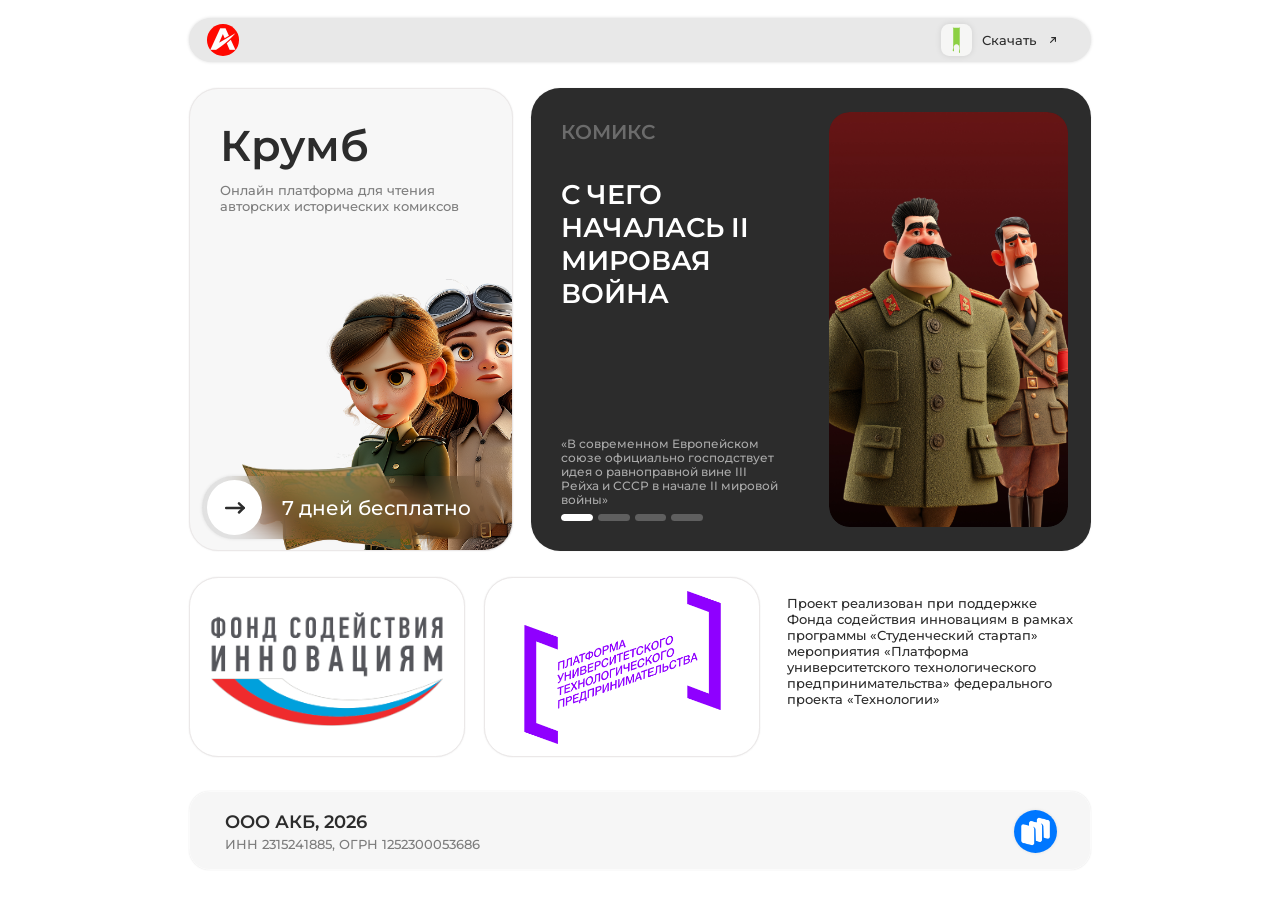
==== index.html @ 98cd1f1f "Make startup the default page and prepare GitHub Pages. Co-authored-by: Cursor <cursoragent@cursor.c" ====
<!DOCTYPE html>
<html lang="ru">
  <head>
    <meta charset="UTF-8" />
    <meta http-equiv="refresh" content="0; url=pages/index.html" />
    <meta name="viewport" content="width=device-width, initial-scale=1.0" />
    <title>Крумб</title>
    <link rel="canonical" href="pages/index.html" />
    <script>
      location.replace("pages/index.html");
    </script>
  </head>
  <body>
    <p>
      <a href="pages/index.html">Перейти на главную</a>
      ·
      <a href="pages/subscribe.html">Подписка</a>
    </p>
  </body>
</html>
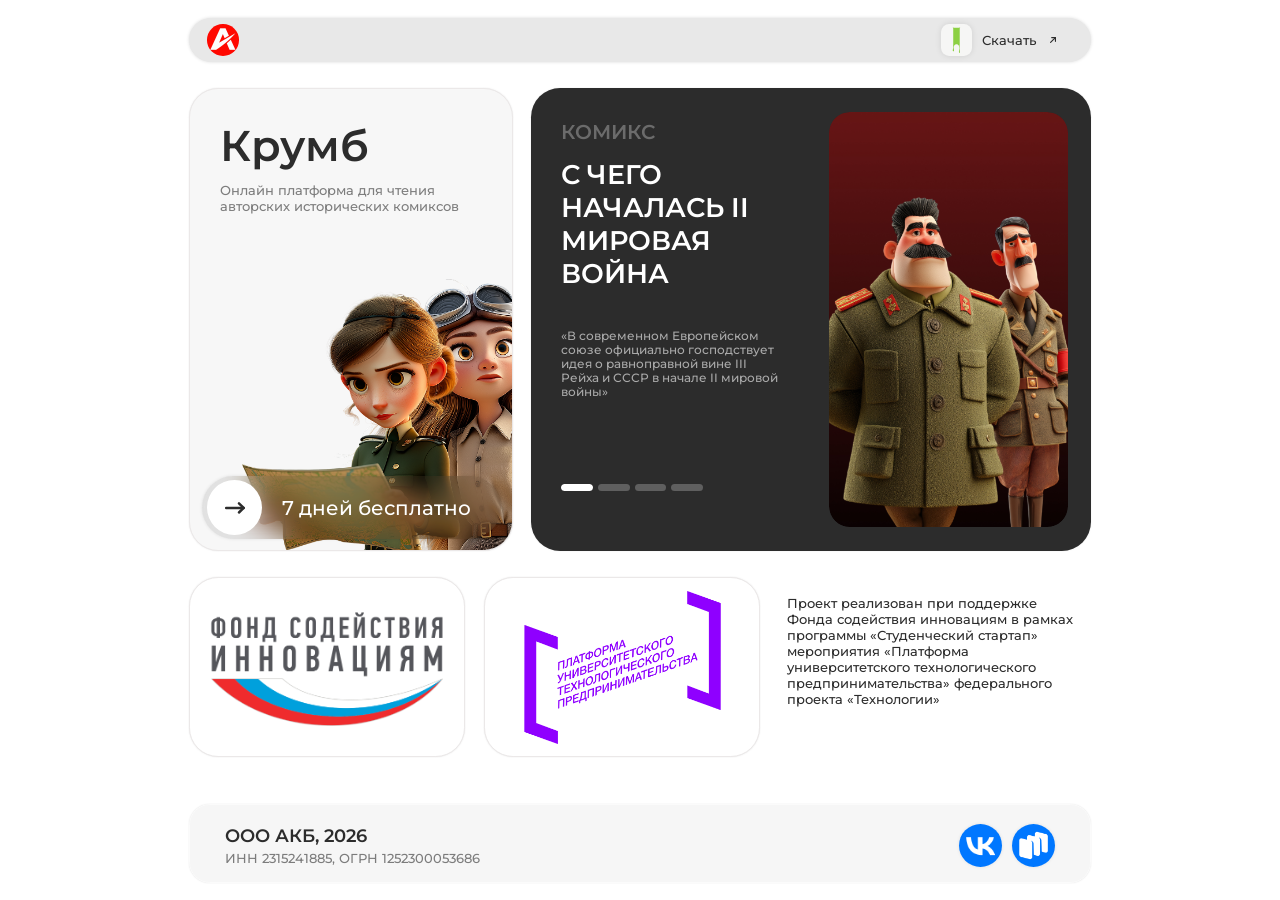
==== commit 2f33dbe4: "Add comics logo as site favicon. Co-authored-by: Cursor <cursoragent@cursor.com>" ====
--- a/index.html
+++ b/index.html
@@ -5,6 +5,11 @@
     <meta http-equiv="refresh" content="0; url=pages/index.html" />
     <meta name="viewport" content="width=device-width, initial-scale=1.0" />
     <title>Крумб</title>
+    <link
+      rel="icon"
+      href="assets/index/icon-logo-comics.svg"
+      type="image/svg+xml"
+    />
     <link rel="canonical" href="pages/index.html" />
     <script>
       location.replace("pages/index.html");
